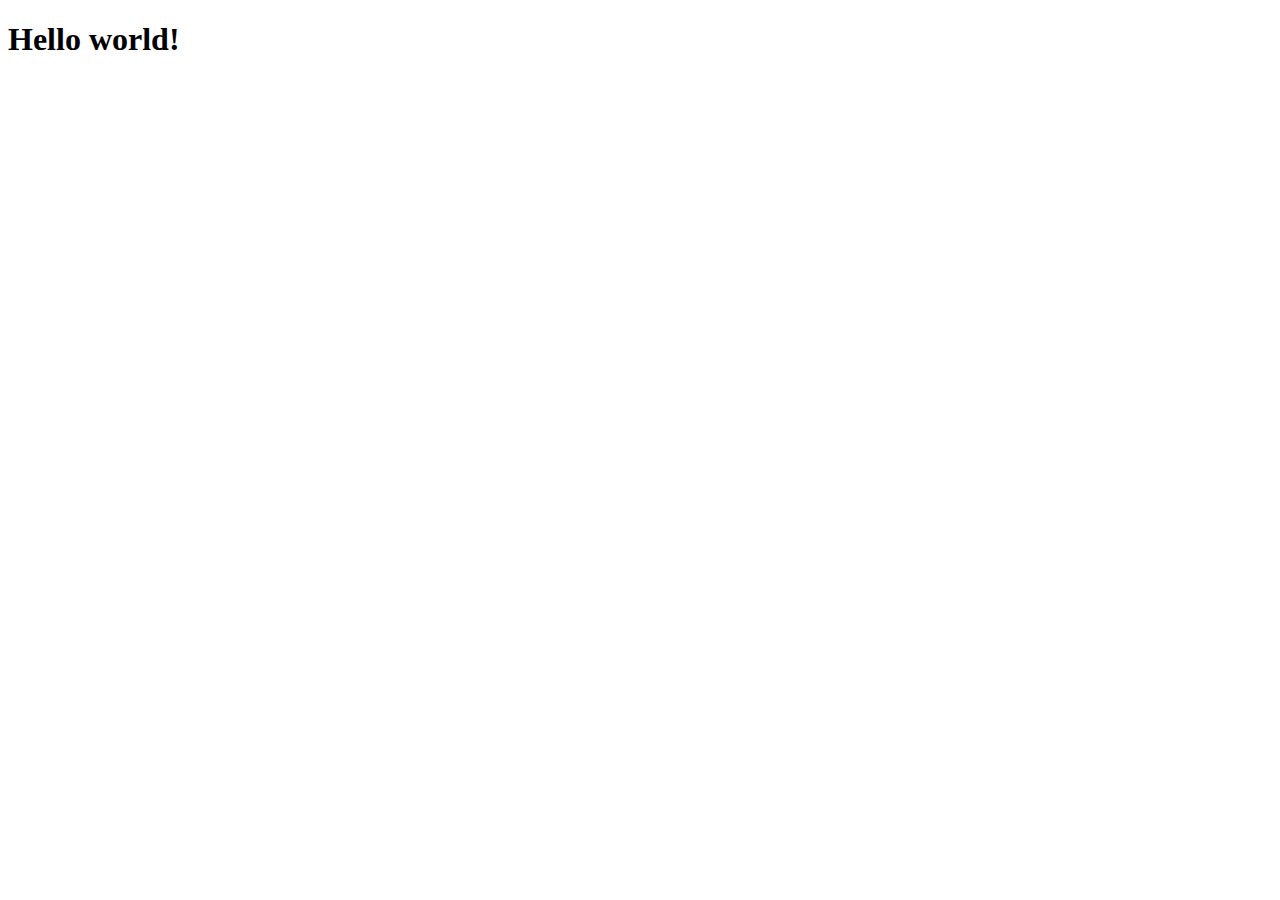
==== home.html @ 2ad32768 "first commit" ====
<!DOCTYPE html>
<html lang="en">
<head>
    <meta charset="UTF-8">
    <meta name="viewport" content="width=device-width, initial-scale=1.0">
    <title>Mitchell's Portfolio</title>
</head>
<body>
    <h1>Hello world!</h1>
</body>
</html>
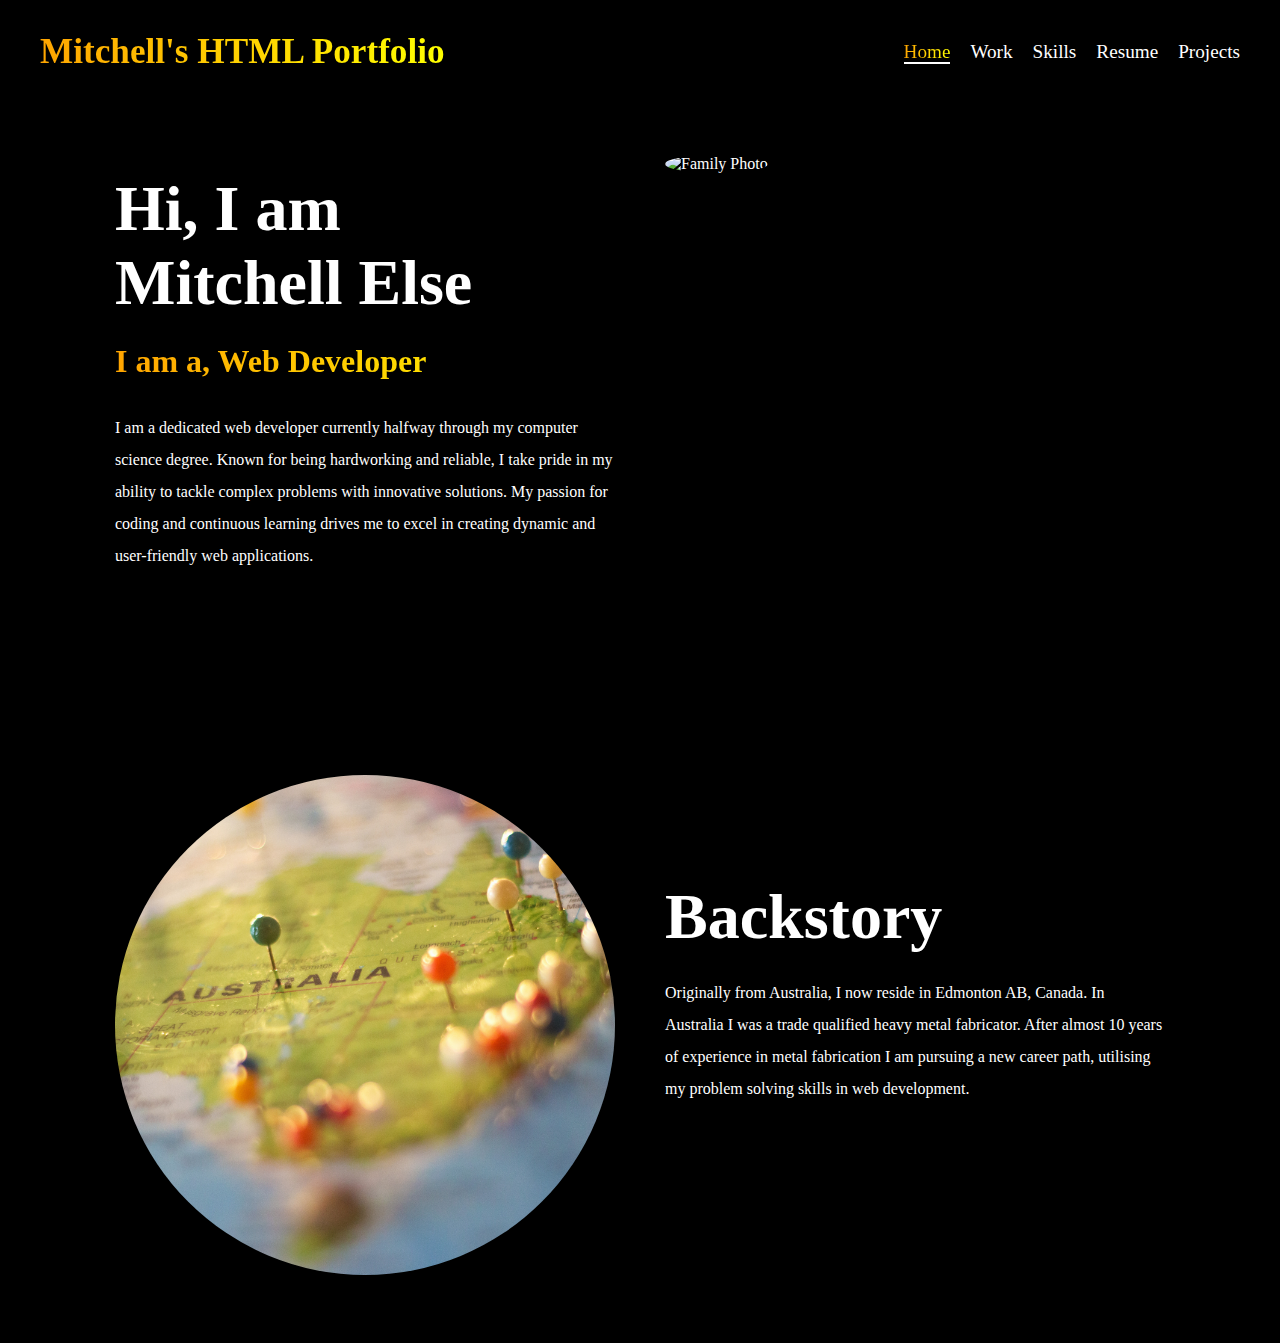
==== commit 96c0b62d: "homepage javascript" ====
--- a/home.html
+++ b/home.html
@@ -3,9 +3,15 @@
 <head>
     <meta charset="UTF-8">
     <meta name="viewport" content="width=device-width, initial-scale=1.0">
-    <title>Mitchell's Portfolio</title>
+    <title>Mitchell's Portfolio - Home</title>
+    <link rel="stylesheet" href="/css/globalstyle.css">
+    <link rel="stylesheet" href="/css/herostyle.css">
 </head>
 <body>
-    <h1>Hello world!</h1>
+    <nav id="navbar" class="navbar"></nav>
+    <section id="main-content" class="main-content"></section>
+    <footer id="footer"></footer>
+    <script src="scripts/index.js" type="text/javascript"></script>
+    <script src="scripts/home.js" type="text/javascript"></script>
 </body>
 </html>--- a/css/globalstyle.css
+++ b/css/globalstyle.css
@@ -0,0 +1,55 @@
+body {
+    box-sizing: border-box;
+    background-color: black;
+}
+
+.text-gradient, .text-gradient-hover:hover {
+    background-image: linear-gradient(to right, #FFA500, #FFFF00);
+    -webkit-background-clip: text;
+    background-clip: text;
+    color: transparent;
+}
+
+
+.navbar {
+    display: flex;
+}
+
+.nav-container {
+    display: flex;
+    justify-content: space-between;
+    max-width: 1200px;
+    width: 100%;
+    margin: auto;
+}
+
+.nav-heading {
+    font-size: 2.2rem;
+}
+
+.nav-menu {
+    display: flex;
+    align-items: center;
+    list-style: none;
+    gap: 20px;
+}
+
+.nav-menu-item a {
+    font-size: 1.2rem;
+    text-decoration: none;
+}
+
+.nav-active {
+    border-bottom: 2px solid white;
+}
+
+.main-content {
+    display: flex;
+    flex-direction: column;
+    justify-content: center;
+    align-items: center;
+    max-width: 1400px;
+    width: 100%;
+    margin: auto;
+    color: white;
+}
--- a/css/herostyle.css
+++ b/css/herostyle.css
@@ -0,0 +1,40 @@
+.hero-container {
+    display: flex;
+    max-width: 1100px;
+    width: 100%;
+    align-items: center;
+    justify-content: space-between;
+    gap: 50px;
+    margin: 60px 0;
+}
+
+.hero-content {
+    width: 500px;
+}
+
+.hero-heading {
+    margin-top: -50px;
+    font-size: 4rem;
+}
+
+.hero-secondHeading {
+    font-size: 2rem;
+    margin-top: -30px;
+}
+
+.hero-paragraph {
+ line-height: 2;
+}
+
+.hero-img-container {
+    width: 500px;
+    height: 500px;
+    overflow: hidden;
+}
+
+.hero-img {
+    width: 100%;
+    height: 100%;
+    object-fit: cover;
+    border-radius: 50%;
+}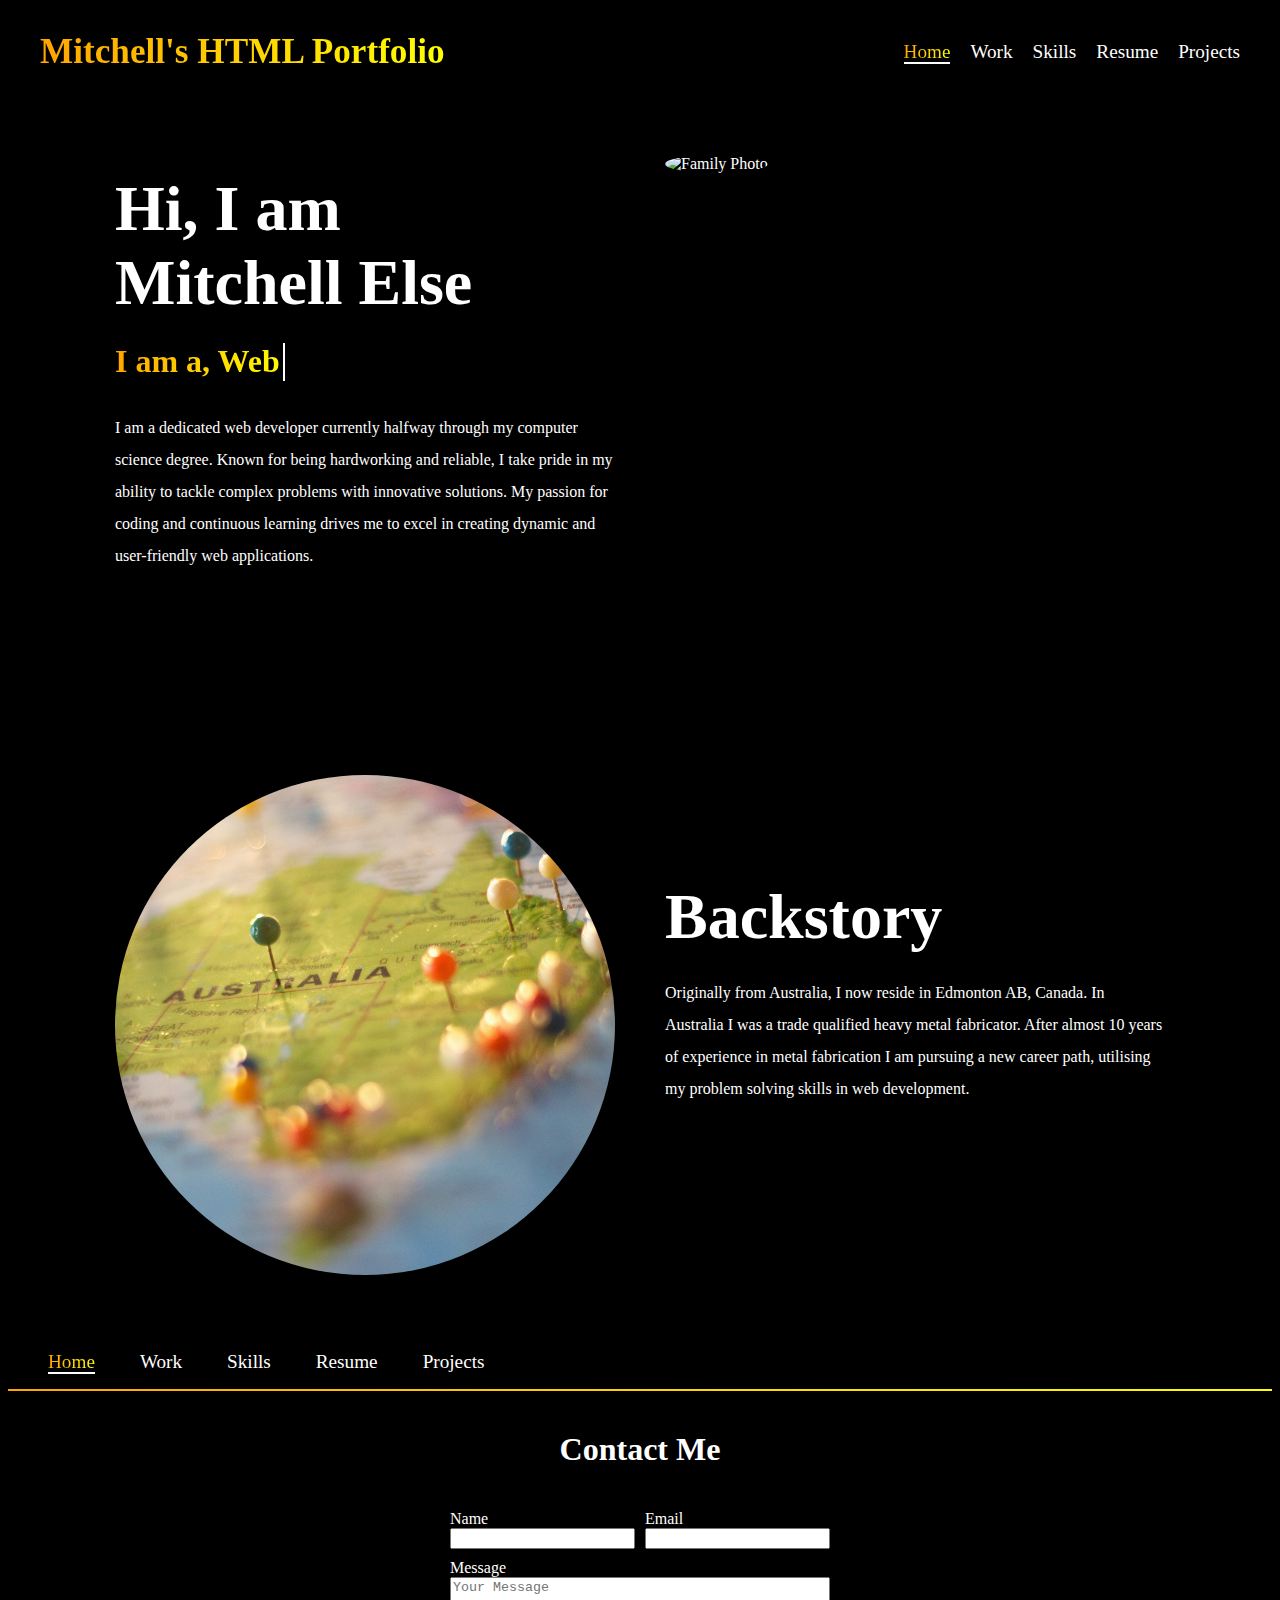
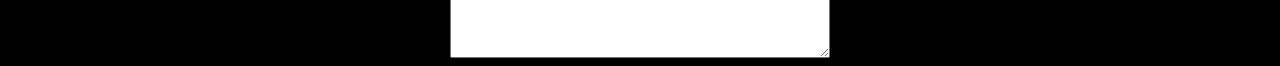
==== commit c4964063: "footer" ====
--- a/home.html
+++ b/home.html
@@ -10,7 +10,7 @@
 <body>
     <nav id="navbar" class="navbar"></nav>
     <section id="main-content" class="main-content"></section>
-    <footer id="footer"></footer>
+    <footer id="footer" class="footer"></footer>
     <script src="scripts/index.js" type="text/javascript"></script>
     <script src="scripts/home.js" type="text/javascript"></script>
 </body>
--- a/css/globalstyle.css
+++ b/css/globalstyle.css
@@ -21,6 +21,7 @@
     max-width: 1200px;
     width: 100%;
     margin: auto;
+    padding: 0 20px;
 }
 
 .nav-heading {
@@ -49,7 +50,67 @@
     justify-content: center;
     align-items: center;
     max-width: 1400px;
-    width: 100%;
+    width: 95vw;
     margin: auto;
     color: white;
 }
+
+.footer {
+    display: flex;
+    flex-direction: column;
+    margin: auto;
+}
+
+.footer-container {
+    margin: auto;
+    max-width: 1400px;
+    width: 100%;
+    color: white;
+}
+
+.footer-menu {
+    display: flex;
+    align-items: center;
+    list-style: none;
+    gap: 45px;
+}
+
+.footer-container hr {
+    border: none;
+    width: 100%;
+    height: 2px;
+    background-image: linear-gradient(to right, #FFA500, #FFFF00);
+}
+
+.contact-form {
+    display: flex;
+    flex-direction: column;
+    margin: auto;
+    width: 380px;
+    justify-content: center;
+    align-items: center;
+    gap: 10px;
+}
+
+.contact-form h3 {
+    font-size: 2rem;
+}
+
+.upper-contact {
+    display: flex;
+    flex-direction: row;
+    width: 100%;
+    justify-content: space-between;
+}
+
+.input {
+    display: flex;
+    flex-direction: column;
+}
+
+.lower-contact {
+    display: flex;
+    flex-direction: column;
+    justify-content: center;
+    width: 100%;
+}--- a/css/herostyle.css
+++ b/css/herostyle.css
@@ -9,7 +9,8 @@
 }
 
 .hero-content {
-    width: 500px;
+    max-width: 500px;
+    width: 100%;
 }
 
 .hero-heading {
@@ -20,6 +21,7 @@
 .hero-secondHeading {
     font-size: 2rem;
     margin-top: -30px;
+    padding-right: 5px;
 }
 
 .hero-paragraph {
@@ -37,4 +39,31 @@
     height: 100%;
     object-fit: cover;
     border-radius: 50%;
+}
+
+@keyframes typing-bar {
+    0%{
+        opacity: 0;
+    }
+    50%{
+        opacity: 1;
+    }
+    100%{
+        opacity: 0;
+    }
+}
+
+.cursor {
+    position: absolute;
+    top: 0;
+    right: 0;
+    width: 2px;
+    height: 38px;
+    background: white;
+    animation: typing-bar 1.2s infinite;
+}
+
+.hero-secondHeading-container {
+    position: relative;
+    width: fit-content;
 }